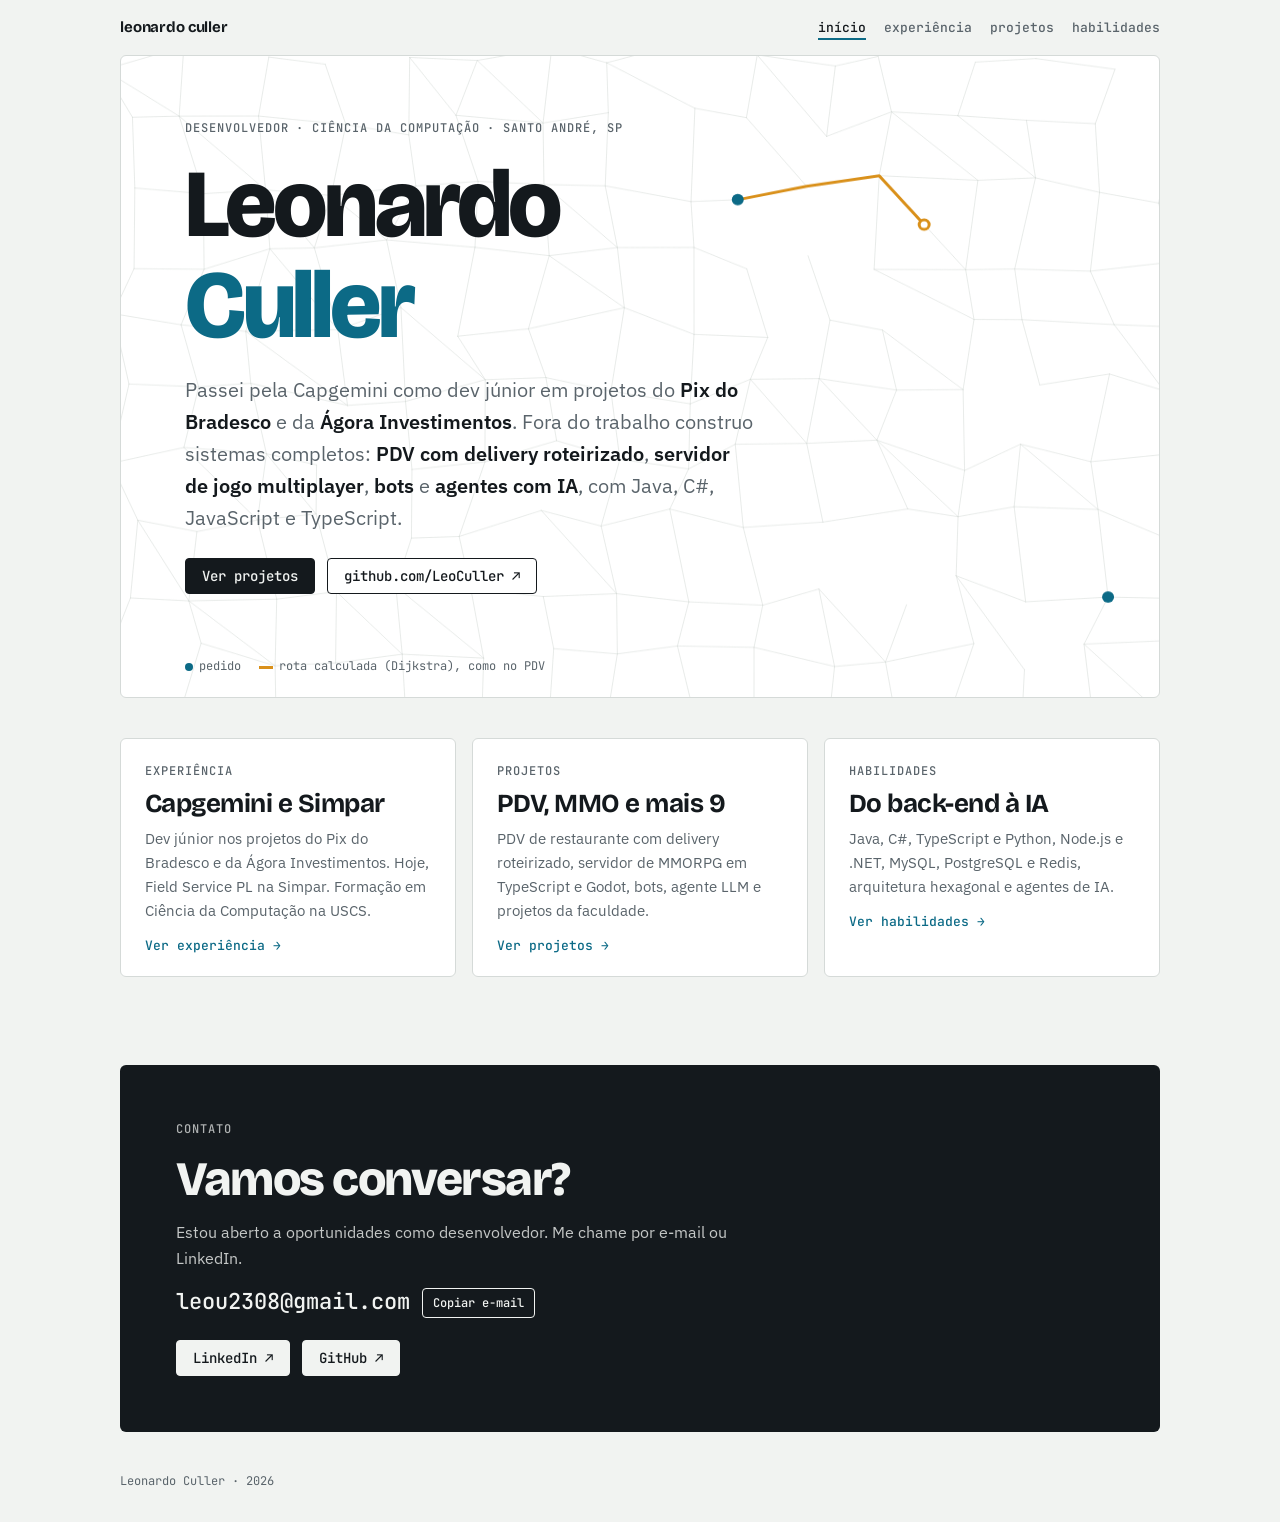
==== index.html @ 5bc673e3 "Aponta o botão Ver projetos para a página de projetos Co-Authored-By: Claude Opus 5.5 <noreply@anthr" ====
<!doctype html>
<html lang="pt-BR">
<head>
<meta charset="utf-8">
<meta name="viewport" content="width=device-width, initial-scale=1, viewport-fit=cover">
<title>Leonardo Culler</title>
<meta name="description" content="Portfólio de Leonardo Culler, desenvolvedor.">
<link rel="preconnect" href="https://fonts.googleapis.com">
<link rel="preconnect" href="https://fonts.gstatic.com" crossorigin>
<link rel="stylesheet" href="https://fonts.googleapis.com/css2?family=Bricolage+Grotesque:opsz,wght@12..96,500;12..96,700;12..96,800&family=IBM+Plex+Sans:wght@400;500;600&family=JetBrains+Mono:wght@400;500&display=swap">
<link rel="stylesheet" href="style.css">
</head>
<body>
<div class="wrap">
  <header class="top">
    <a class="mark" href="index.html">leonardo culler</a>
    <nav aria-label="Páginas">
      <a href="index.html" aria-current="page">início</a>
      <a href="experiencia.html">experiência</a>
      <a href="projetos.html">projetos</a>
      <a href="habilidades.html">habilidades</a>
    </nav>
  </header>

  <div class="hero">
    <canvas id="map" aria-hidden="true"></canvas>
    <div class="hero-text">
      <span class="label">Desenvolvedor · Ciência da Computação · Santo André, SP</span>
      <h1>Leonardo<br><span>Culler</span></h1>
      <p>Passei pela Capgemini como dev júnior em projetos do <strong>Pix do Bradesco</strong> e da <strong>Ágora Investimentos</strong>. Fora do trabalho construo sistemas completos: <strong>PDV com delivery roteirizado</strong>, <strong>servidor de jogo multiplayer</strong>, <strong>bots</strong> e <strong>agentes com IA</strong>, com Java, C#, JavaScript e TypeScript.</p>
      <div class="cta">
        <a class="btn primary" href="projetos.html">Ver projetos</a>
        <a class="btn" href="https://github.com/LeoCuller" target="_blank" rel="noopener">github.com/LeoCuller ↗</a>
      </div>
    </div>
    <div class="legend"><span><i class="n"></i>pedido</span><span><i></i>rota calculada (Dijkstra), como no PDV</span></div>
  </div>

  <section class="home-tiles" aria-label="Seções do portfólio">
    <div class="tiles">
      <a class="tile" href="experiencia.html">
        <span class="label">Experiência</span>
        <h2>Capgemini e Simpar</h2>
        <p>Dev júnior nos projetos do Pix do Bradesco e da Ágora Investimentos. Hoje, Field Service PL na Simpar. Formação em Ciência da Computação na USCS.</p>
        <span class="go">Ver experiência →</span>
      </a>
      <a class="tile" href="projetos.html">
        <span class="label">Projetos</span>
        <h2>PDV, MMO e mais 9</h2>
        <p>PDV de restaurante com delivery roteirizado, servidor de MMORPG em TypeScript e Godot, bots, agente LLM e projetos da faculdade.</p>
        <span class="go">Ver projetos →</span>
      </a>
      <a class="tile" href="habilidades.html">
        <span class="label">Habilidades</span>
        <h2>Do back-end à IA</h2>
        <p>Java, C#, TypeScript e Python, Node.js e .NET, MySQL, PostgreSQL e Redis, arquitetura hexagonal e agentes de IA.</p>
        <span class="go">Ver habilidades →</span>
      </a>
    </div>
  </section>

  <div class="contact" id="contato">
    <span class="label" style="color: inherit; opacity: .7;">Contato</span>
    <h2>Vamos conversar?</h2>
    <p>Estou aberto a oportunidades como desenvolvedor. Me chame por e-mail ou LinkedIn.</p>
    <div class="email"><span id="email">leou2308@gmail.com</span><button type="button" id="copy">Copiar e-mail</button></div>
    <div class="cta">
      <a class="btn" href="https://www.linkedin.com/in/leonardo-moraes-culler-07a629" target="_blank" rel="noopener">LinkedIn ↗</a>
      <a class="btn" href="https://github.com/LeoCuller" target="_blank" rel="noopener">GitHub ↗</a>
    </div>
  </div>
  <footer>Leonardo Culler · 2026</footer>
</div>
<script src="main.js"></script>
</body>
</html>
---- style.css ----
:root { padding-top: env(safe-area-inset-top, 0px); padding-bottom: env(safe-area-inset-bottom, 0px); }
body { margin: 0; }
img { max-width: 100%; }
[hidden] { display: none !important; }
html { scroll-behavior: smooth; }

/* Layout: uma coluna editorial; o hero é um mapa de rotas (o grafo do PDV) com o nome por cima;
   projetos em destaque como "fichas técnicas" largas, o resto em grade compacta. */
:root {
  --bg: #F1F3F1;
  --surface: #FFFFFF;
  --ink: #14191D;
  --muted: #5A646B;
  --line: #D5DAD8;
  --accent: #0C6A86;
  --route: #D9901A;
  --chip: #E3E9E8;
  --display: "Bricolage Grotesque", "Segoe UI", system-ui, sans-serif;
  --body: "IBM Plex Sans", "Segoe UI", system-ui, sans-serif;
  --mono: "JetBrains Mono", ui-monospace, "Cascadia Mono", Consolas, monospace;
}
@media (prefers-color-scheme: dark) {
  :root:not([data-theme="light"]) {
    --bg: #0E1316; --surface: #151C20; --ink: #E5EAEC; --muted: #93A0A7;
    --line: #26323A; --accent: #5BB8D4; --route: #E8A93E; --chip: #1C262C;
    color-scheme: dark;
  }
}
:root[data-theme="dark"] {
  --bg: #0E1316; --surface: #151C20; --ink: #E5EAEC; --muted: #93A0A7;
  --line: #26323A; --accent: #5BB8D4; --route: #E8A93E; --chip: #1C262C;
  color-scheme: dark;
}

* { box-sizing: border-box; }
body {
  background: var(--bg); color: var(--ink);
  font: 400 16px/1.6 var(--body);
  padding-left: max(16px, env(safe-area-inset-left, 0px));
  padding-right: max(16px, env(safe-area-inset-right, 0px));
}
a { color: var(--accent); text-underline-offset: 3px; }
a:focus-visible, button:focus-visible { outline: 2px solid var(--accent); outline-offset: 3px; border-radius: 4px; }
.wrap { max-width: 1040px; margin: 0 auto; }
h1, h2, h3 { font-family: var(--display); text-wrap: balance; margin: 0; line-height: 1.05; }
.label { font: 500 12px/1.4 var(--mono); letter-spacing: .08em; text-transform: uppercase; color: var(--muted); }

/* topo */
.top { display: flex; justify-content: space-between; align-items: center; gap: 16px; padding-block: 20px; flex-wrap: wrap; }
.top nav { display: flex; gap: 18px; flex-wrap: wrap; font: 500 13px/1 var(--mono); }
.top nav a { color: var(--muted); text-decoration: none; }
.top nav a:hover { color: var(--ink); }
.mark { font: 700 15px/1 var(--display); letter-spacing: -.01em; }

/* hero */
.hero { position: relative; border: 1px solid var(--line); border-radius: 6px; background: var(--surface); overflow: hidden; }
.hero canvas { position: absolute; inset: 0; width: 100%; height: 100%; display: block; }
.hero-text { position: relative; padding: clamp(28px, 6vw, 64px); display: grid; gap: 18px; max-width: 700px; }
.hero h1 { font-size: clamp(44px, 9vw, 96px); font-weight: 800; letter-spacing: -.035em; }
.hero h1 span { color: var(--accent); }
.hero p { margin: 0; font-size: clamp(17px, 2.1vw, 20px); color: var(--muted); max-width: 52ch; }
.hero p strong { color: var(--ink); font-weight: 600; }
.cta { display: flex; gap: 12px; flex-wrap: wrap; margin-top: 6px; }
.btn { display: inline-flex; align-items: center; gap: 8px; padding: 10px 16px; border-radius: 4px; font: 500 14px/1 var(--mono); text-decoration: none; border: 1px solid var(--ink); color: var(--ink); background: var(--surface); }
.btn.primary { background: var(--ink); color: var(--bg); }
.btn:hover { border-color: var(--accent); }
.legend { position: relative; display: flex; gap: 18px; flex-wrap: wrap; padding: 0 clamp(28px, 6vw, 64px) 22px; font: 400 12px/1.4 var(--mono); color: var(--muted); }
.legend i { display: inline-block; width: 14px; height: 3px; vertical-align: middle; margin-right: 6px; background: var(--route); }
.legend i.n { width: 8px; height: 8px; border-radius: 50%; background: var(--accent); }

section { padding-block: clamp(48px, 8vw, 88px) 0; }
.sec-head { display: grid; gap: 8px; margin-bottom: 28px; }
.sec-head h2 { font-size: clamp(30px, 5vw, 44px); font-weight: 700; letter-spacing: -.02em; }
.sec-head p { margin: 0; color: var(--muted); max-width: 62ch; }

/* projetos em destaque */
.feature { display: grid; grid-template-columns: minmax(0, 1.25fr) minmax(0, 1fr); gap: 0; border: 1px solid var(--line); border-radius: 6px; background: var(--surface); overflow: hidden; }
.feature + .feature { margin-top: 20px; }
.feature .main { padding: clamp(22px, 4vw, 36px); display: grid; gap: 14px; align-content: start; min-width: 0; }
.feature .side { padding: clamp(22px, 4vw, 36px); border-left: 1px solid var(--line); display: grid; gap: 18px; align-content: start; min-width: 0; }
.feature h3 { font-size: clamp(26px, 3.6vw, 34px); font-weight: 700; letter-spacing: -.02em; }
.feature p { margin: 0; }
.meta { display: flex; gap: 10px; flex-wrap: wrap; align-items: center; }
.tag { font: 500 11px/1 var(--mono); letter-spacing: .06em; text-transform: uppercase; padding: 5px 8px; border-radius: 3px; background: var(--chip); color: var(--muted); }
.tag.live { background: var(--accent); color: var(--surface); }
.spec { list-style: none; margin: 0; padding: 0; display: grid; gap: 10px; }
.spec li { display: grid; grid-template-columns: 112px minmax(0, 1fr); gap: 12px; font-size: 14px; border-top: 1px dashed var(--line); padding-top: 10px; }
.spec li:first-child { border-top: 0; padding-top: 0; }
.spec b { font: 500 12px/1.6 var(--mono); color: var(--muted); font-weight: 500; }
.stack { display: flex; flex-wrap: wrap; gap: 6px; }
.stack span { font: 400 12px/1 var(--mono); padding: 6px 8px; border: 1px solid var(--line); border-radius: 3px; }
.links { display: flex; gap: 16px; flex-wrap: wrap; font: 500 13px/1.4 var(--mono); }

/* outros projetos */
.grid { display: grid; grid-template-columns: repeat(3, minmax(0, 1fr)); gap: 1px; background: var(--line); border: 1px solid var(--line); border-radius: 6px; overflow: hidden; }
.card { background: var(--surface); padding: 22px; display: grid; gap: 10px; grid-template-rows: auto auto 1fr auto; min-width: 0; }
.card h3 { font-size: 20px; font-weight: 700; letter-spacing: -.01em; }
.card p { margin: 0; font-size: 14.5px; color: var(--muted); }
.card .foot { display: flex; justify-content: space-between; align-items: center; gap: 10px; font: 400 12px/1.4 var(--mono); color: var(--muted); padding-top: 8px; }
.card .foot a { font-weight: 500; }

/* habilidades */
.skills { display: grid; grid-template-columns: repeat(2, minmax(0, 1fr)); gap: 0 40px; }
.skill { display: grid; grid-template-columns: 150px minmax(0, 1fr); gap: 16px; padding-block: 16px; border-top: 1px solid var(--line); }
.skill h3 { font: 600 15px/1.4 var(--body); }
.skill .stack span { background: var(--surface); }

/* trajetória */
.timeline { list-style: none; margin: 0; padding: 0; display: grid; gap: 0; }
.timeline li { display: grid; grid-template-columns: 90px 18px minmax(0, 1fr); gap: 16px; }
.timeline .yr { font: 700 22px/1.2 var(--display); font-variant-numeric: tabular-nums; padding-top: 2px; }
.timeline .dot { position: relative; }
.timeline .dot::before { content: ""; position: absolute; left: 8px; top: 0; bottom: 0; width: 2px; background: var(--line); }
.timeline .dot::after { content: ""; position: absolute; left: 3px; top: 10px; width: 12px; height: 12px; border-radius: 50%; background: var(--surface); border: 2px solid var(--accent); }
.timeline li:last-child .dot::before { bottom: auto; height: 16px; }
.timeline .what { padding-bottom: 28px; }
.timeline .what h3 { font: 600 17px/1.4 var(--body); }
.timeline .what p { margin: 4px 0 0; color: var(--muted); font-size: 15px; max-width: 64ch; }
.timeline .what .when { display: block; font: 400 12.5px/1.5 var(--mono); color: var(--muted); }
.timeline .what .stack { margin-top: 12px; }
.contact .email { display: flex; gap: 12px; align-items: center; flex-wrap: wrap; font: 500 clamp(17px, 2.4vw, 22px)/1.3 var(--mono); }
.contact .email span { user-select: all; overflow-wrap: anywhere; }
.contact .email button { font: 500 12px/1 var(--mono); padding: 8px 10px; border-radius: 4px; border: 1px solid var(--bg); background: transparent; color: var(--bg); cursor: pointer; }

/* contato */
.contact { margin-block: clamp(48px, 8vw, 88px) 40px; border-radius: 6px; background: var(--ink); color: var(--bg); padding: clamp(28px, 6vw, 56px); display: grid; gap: 16px; }
.contact h2 { font-size: clamp(30px, 5vw, 48px); font-weight: 800; letter-spacing: -.03em; }
.contact p { margin: 0; max-width: 56ch; opacity: .8; }
.contact .btn { background: var(--bg); color: var(--ink); border-color: var(--bg); }
footer { padding-block: 0 32px; font: 400 12px/1.5 var(--mono); color: var(--muted); }

@media (max-width: 820px) {
  .feature { grid-template-columns: minmax(0, 1fr); }
  .feature .side { border-left: 0; border-top: 1px solid var(--line); }
  .grid { grid-template-columns: repeat(2, minmax(0, 1fr)); }
  .skills { grid-template-columns: minmax(0, 1fr); }
}
@media (max-width: 560px) {
  .grid { grid-template-columns: minmax(0, 1fr); }
  .skill, .spec li { grid-template-columns: minmax(0, 1fr); gap: 6px; }
  .timeline li { grid-template-columns: 56px 18px minmax(0, 1fr); gap: 10px; }
  .timeline .yr { font-size: 18px; }
  .top nav { gap: 14px; }
}

/* páginas separadas */
.top nav a[aria-current="page"] { color: var(--ink); text-decoration: underline; text-decoration-color: var(--accent); text-decoration-thickness: 2px; text-underline-offset: 6px; }
.mark { color: var(--ink); text-decoration: none; }
.page-head { display: grid; gap: 12px; padding-block: clamp(28px, 6vw, 64px) 0; border-bottom: 1px solid var(--line); padding-bottom: 28px; }
.page-head h1 { font-size: clamp(40px, 7vw, 72px); font-weight: 800; letter-spacing: -.035em; }
.page-head p { margin: 0; color: var(--muted); max-width: 60ch; font-size: 17px; }

.tiles { display: grid; grid-template-columns: repeat(3, minmax(0, 1fr)); gap: 16px; }
.tile { display: grid; gap: 10px; align-content: start; padding: 24px; border: 1px solid var(--line); border-radius: 6px; background: var(--surface); color: var(--ink); text-decoration: none; transition: border-color .15s, transform .15s; }
.tile:hover { border-color: var(--accent); transform: translateY(-2px); }
.tile h2 { font-size: 26px; font-weight: 700; letter-spacing: -.02em; }
.tile p { margin: 0; color: var(--muted); font-size: 15px; }
.tile .go { font: 500 13px/1 var(--mono); color: var(--accent); margin-top: 6px; }
.home-tiles { padding-top: 40px; }

.next { display: flex; justify-content: space-between; align-items: center; gap: 16px; flex-wrap: wrap; margin-top: clamp(48px, 8vw, 80px); padding-block: 24px; border-top: 1px solid var(--line); border-bottom: 1px solid var(--line); }
.next a { font: 700 clamp(22px, 3.4vw, 30px)/1.1 var(--display); letter-spacing: -.02em; color: var(--ink); text-decoration: none; }
.next a:hover { color: var(--accent); }
.foot-contact { display: flex; gap: 18px; flex-wrap: wrap; padding-block: 24px 8px; font: 500 13px/1.4 var(--mono); }
.foot-contact span { color: var(--muted); }

@media (prefers-reduced-motion: reduce) { .tile { transition: none; } .tile:hover { transform: none; } html { scroll-behavior: auto; } }
@media (max-width: 820px) { .tiles { grid-template-columns: minmax(0, 1fr); } }
section > .page-head { padding-top: 0; margin-bottom: 36px; }
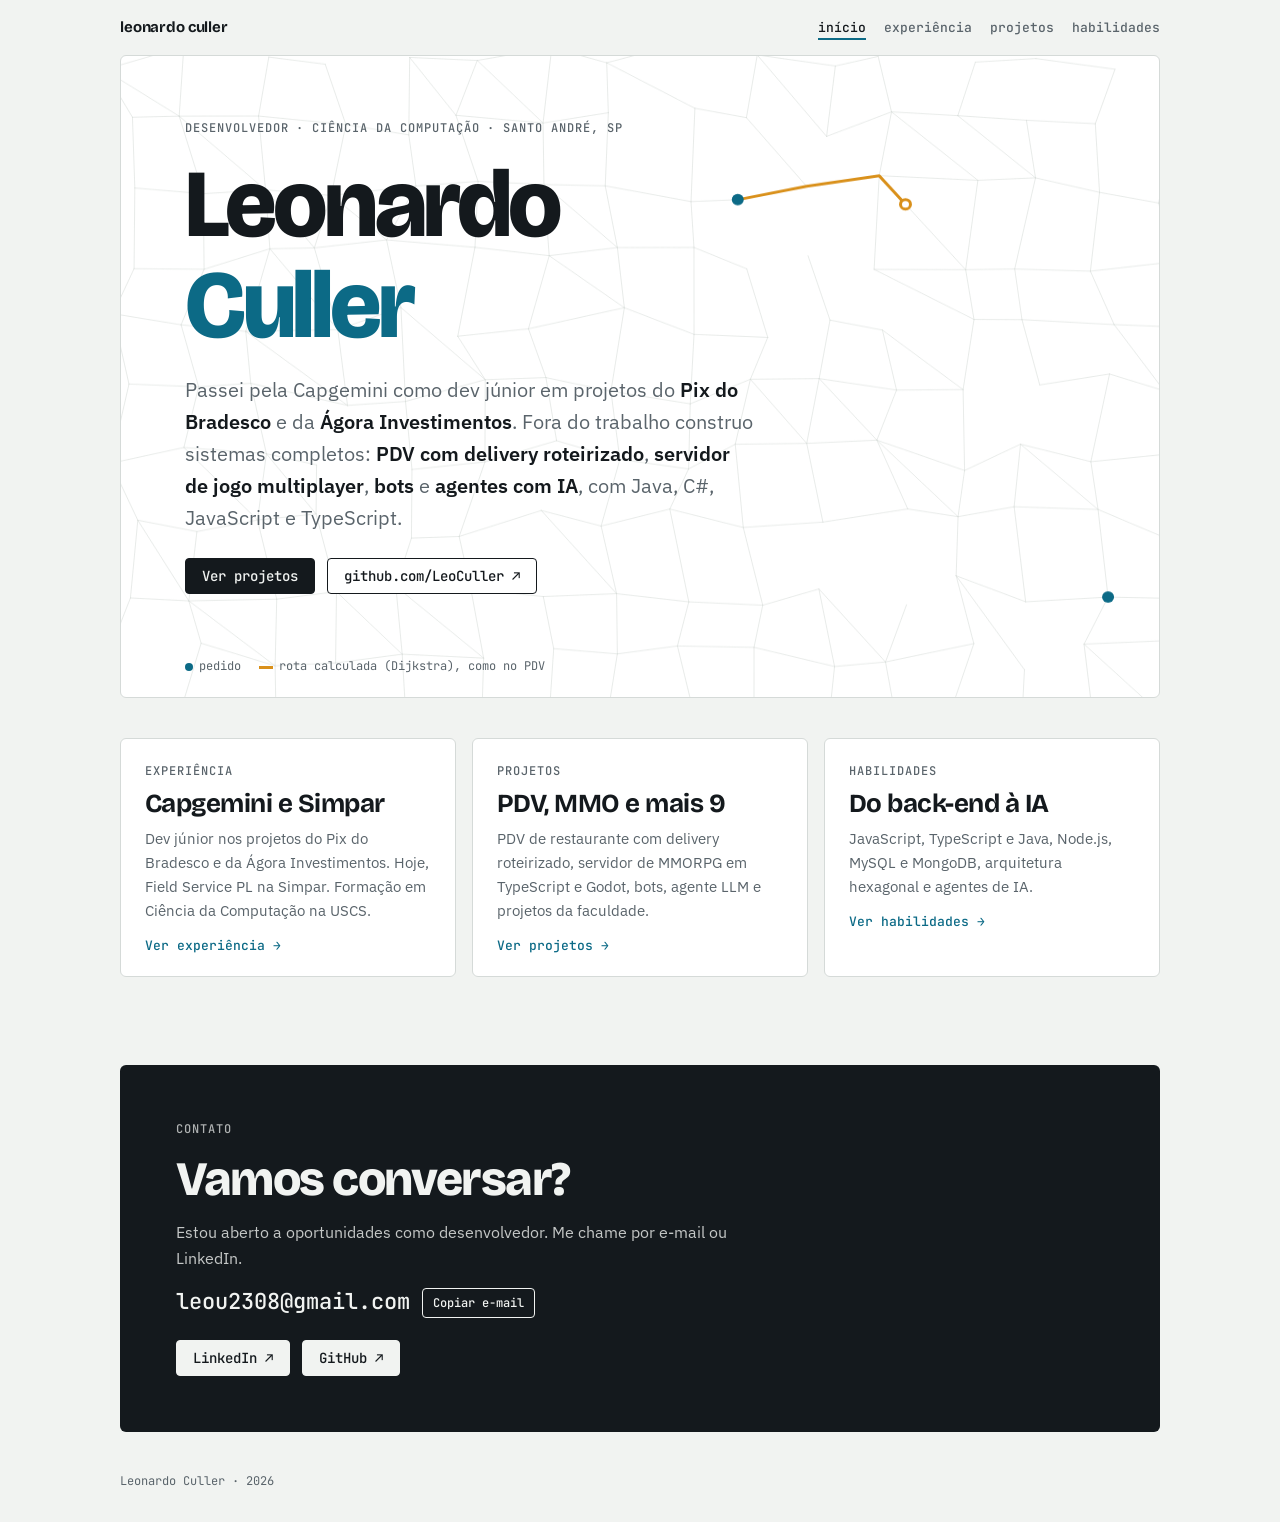
==== commit d3babb84: "Enxuga a página de habilidades Co-Authored-By: Claude Opus 5.5 <noreply@anthropic.com>" ====
--- a/index.html
+++ b/index.html
@@ -53,7 +53,7 @@
       <a class="tile" href="habilidades.html">
         <span class="label">Habilidades</span>
         <h2>Do back-end à IA</h2>
-        <p>Java, C#, TypeScript e Python, Node.js e .NET, MySQL, PostgreSQL e Redis, arquitetura hexagonal e agentes de IA.</p>
+        <p>JavaScript, TypeScript e Java, Node.js, MySQL e MongoDB, arquitetura hexagonal e agentes de IA.</p>
         <span class="go">Ver habilidades →</span>
       </a>
     </div>
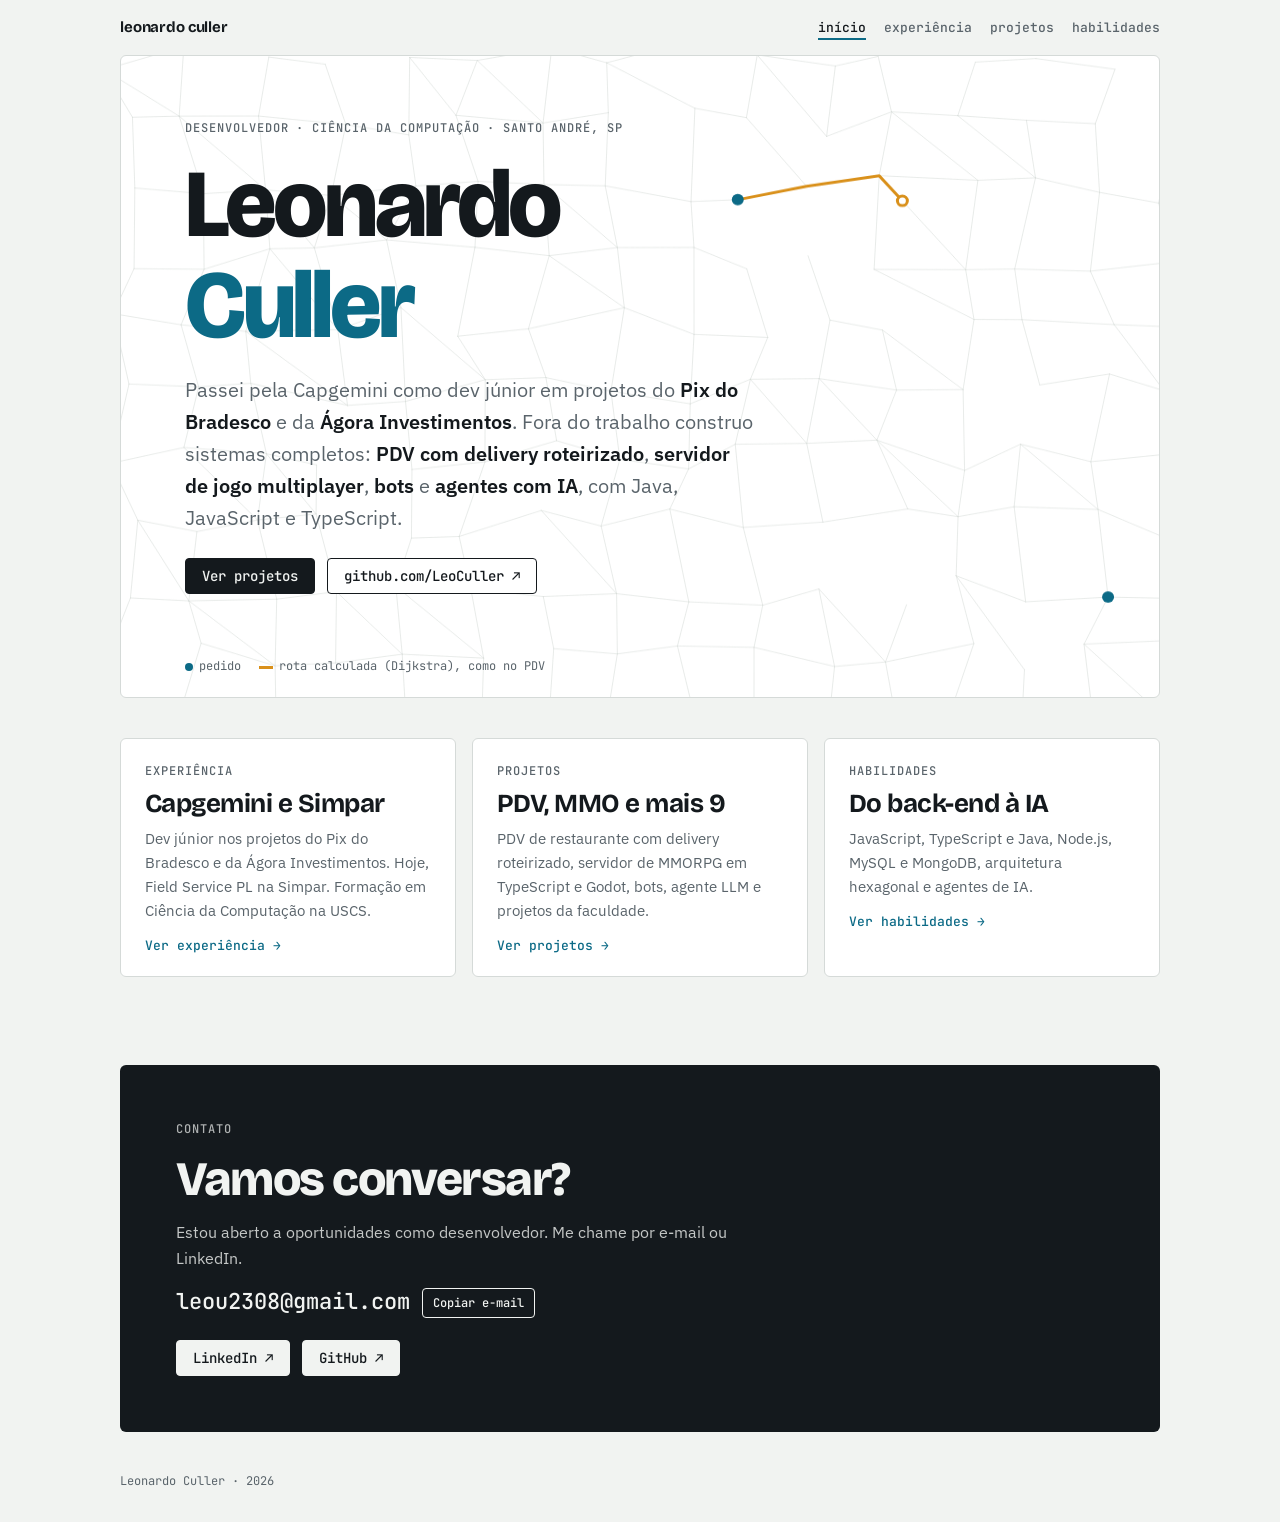
==== commit 3e3a2eb6: "Tira o C# do texto de abertura Co-Authored-By: Claude Opus 5.5 <noreply@anthropic.com>" ====
--- a/index.html
+++ b/index.html
@@ -27,7 +27,7 @@
     <div class="hero-text">
       <span class="label">Desenvolvedor · Ciência da Computação · Santo André, SP</span>
       <h1>Leonardo<br><span>Culler</span></h1>
-      <p>Passei pela Capgemini como dev júnior em projetos do <strong>Pix do Bradesco</strong> e da <strong>Ágora Investimentos</strong>. Fora do trabalho construo sistemas completos: <strong>PDV com delivery roteirizado</strong>, <strong>servidor de jogo multiplayer</strong>, <strong>bots</strong> e <strong>agentes com IA</strong>, com Java, C#, JavaScript e TypeScript.</p>
+      <p>Passei pela Capgemini como dev júnior em projetos do <strong>Pix do Bradesco</strong> e da <strong>Ágora Investimentos</strong>. Fora do trabalho construo sistemas completos: <strong>PDV com delivery roteirizado</strong>, <strong>servidor de jogo multiplayer</strong>, <strong>bots</strong> e <strong>agentes com IA</strong>, com Java, JavaScript e TypeScript.</p>
       <div class="cta">
         <a class="btn primary" href="projetos.html">Ver projetos</a>
         <a class="btn" href="https://github.com/LeoCuller" target="_blank" rel="noopener">github.com/LeoCuller ↗</a>
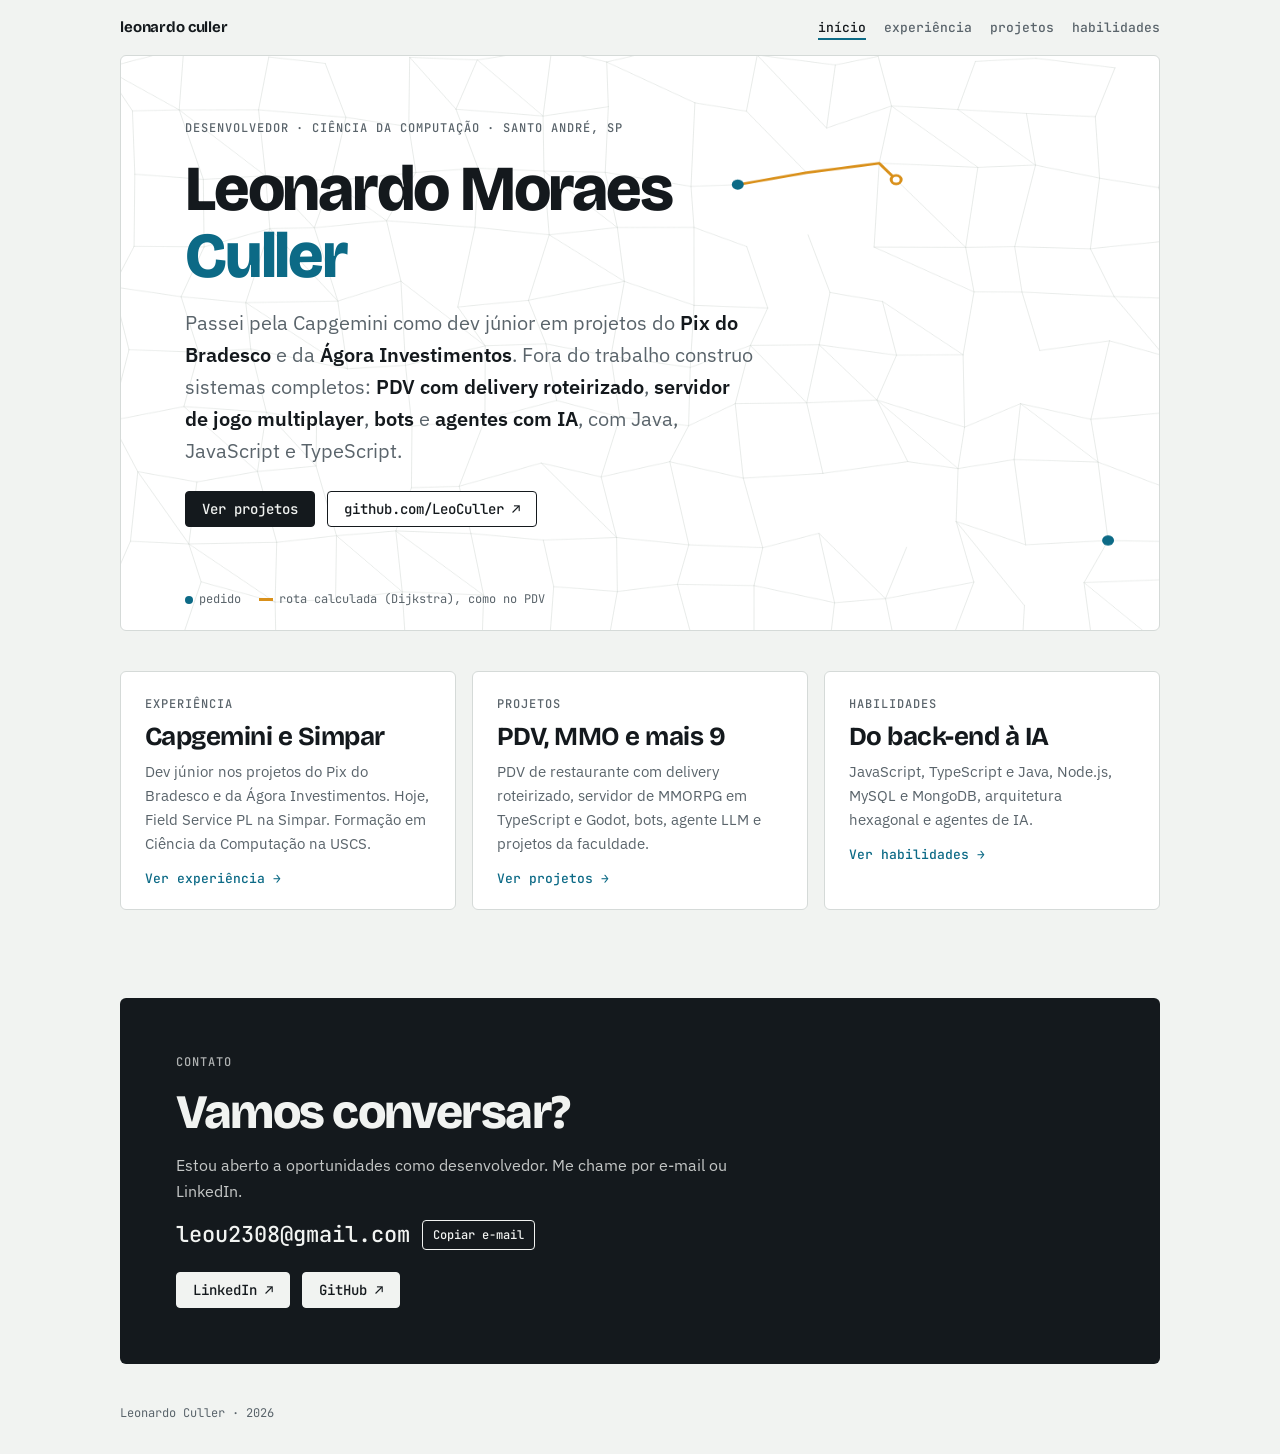
==== commit 238b1ba8: "Nome completo no topo, com letra menor Co-Authored-By: Claude Opus 5.5 <noreply@anthropic.com>" ====
--- a/index.html
+++ b/index.html
@@ -26,7 +26,7 @@
     <canvas id="map" aria-hidden="true"></canvas>
     <div class="hero-text">
       <span class="label">Desenvolvedor · Ciência da Computação · Santo André, SP</span>
-      <h1>Leonardo<br><span>Culler</span></h1>
+      <h1>Leonardo Moraes<br><span>Culler</span></h1>
       <p>Passei pela Capgemini como dev júnior em projetos do <strong>Pix do Bradesco</strong> e da <strong>Ágora Investimentos</strong>. Fora do trabalho construo sistemas completos: <strong>PDV com delivery roteirizado</strong>, <strong>servidor de jogo multiplayer</strong>, <strong>bots</strong> e <strong>agentes com IA</strong>, com Java, JavaScript e TypeScript.</p>
       <div class="cta">
         <a class="btn primary" href="projetos.html">Ver projetos</a>
--- a/style.css
+++ b/style.css
@@ -56,7 +56,7 @@
 .hero { position: relative; border: 1px solid var(--line); border-radius: 6px; background: var(--surface); overflow: hidden; }
 .hero canvas { position: absolute; inset: 0; width: 100%; height: 100%; display: block; }
 .hero-text { position: relative; padding: clamp(28px, 6vw, 64px); display: grid; gap: 18px; max-width: 700px; }
-.hero h1 { font-size: clamp(44px, 9vw, 96px); font-weight: 800; letter-spacing: -.035em; }
+.hero h1 { font-size: clamp(34px, 6vw, 64px); font-weight: 800; letter-spacing: -.035em; }
 .hero h1 span { color: var(--accent); }
 .hero p { margin: 0; font-size: clamp(17px, 2.1vw, 20px); color: var(--muted); max-width: 52ch; }
 .hero p strong { color: var(--ink); font-weight: 600; }
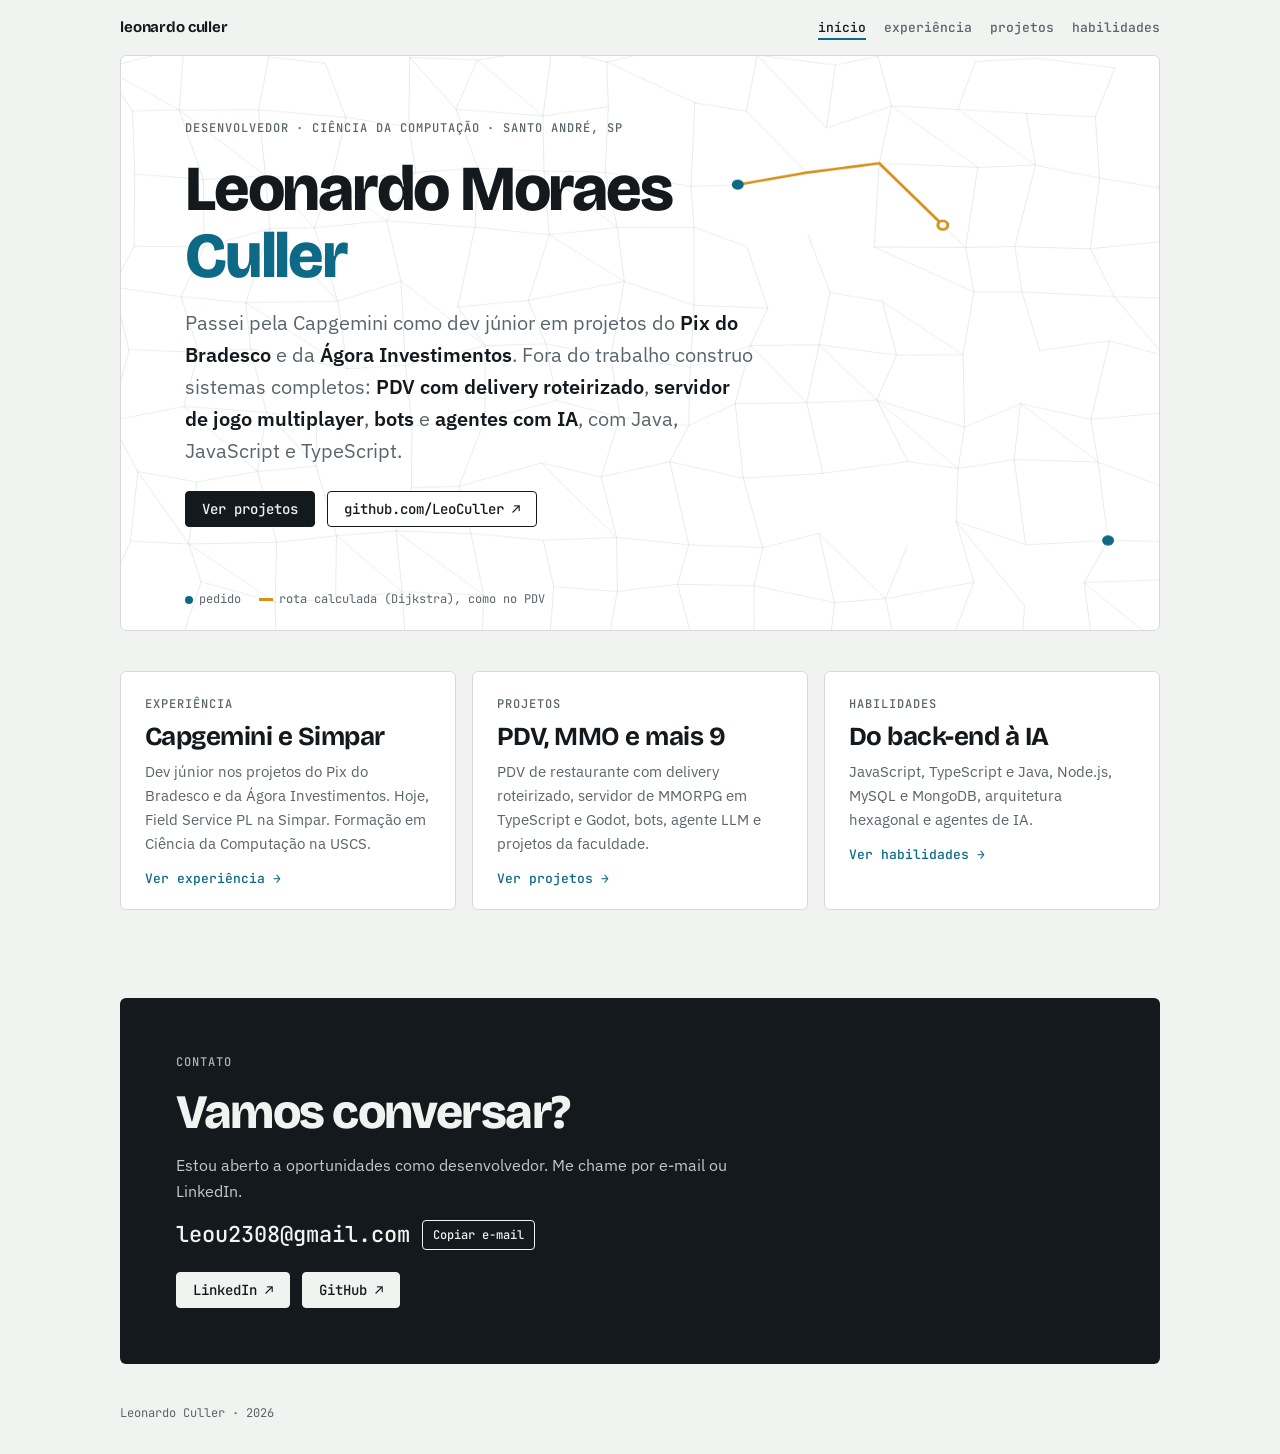
==== commit d5c926ef: "Versiona CSS e JS para evitar cache antigo Co-Authored-By: Claude Opus 5.5 <noreply@anthropic.com>" ====
--- a/index.html
+++ b/index.html
@@ -8,7 +8,7 @@
 <link rel="preconnect" href="https://fonts.googleapis.com">
 <link rel="preconnect" href="https://fonts.gstatic.com" crossorigin>
 <link rel="stylesheet" href="https://fonts.googleapis.com/css2?family=Bricolage+Grotesque:opsz,wght@12..96,500;12..96,700;12..96,800&family=IBM+Plex+Sans:wght@400;500;600&family=JetBrains+Mono:wght@400;500&display=swap">
-<link rel="stylesheet" href="style.css">
+<link rel="stylesheet" href="style.css?v=2">
 </head>
 <body>
 <div class="wrap">
@@ -71,6 +71,6 @@
   </div>
   <footer>Leonardo Culler · 2026</footer>
 </div>
-<script src="main.js"></script>
+<script src="main.js?v=2"></script>
 </body>
 </html>
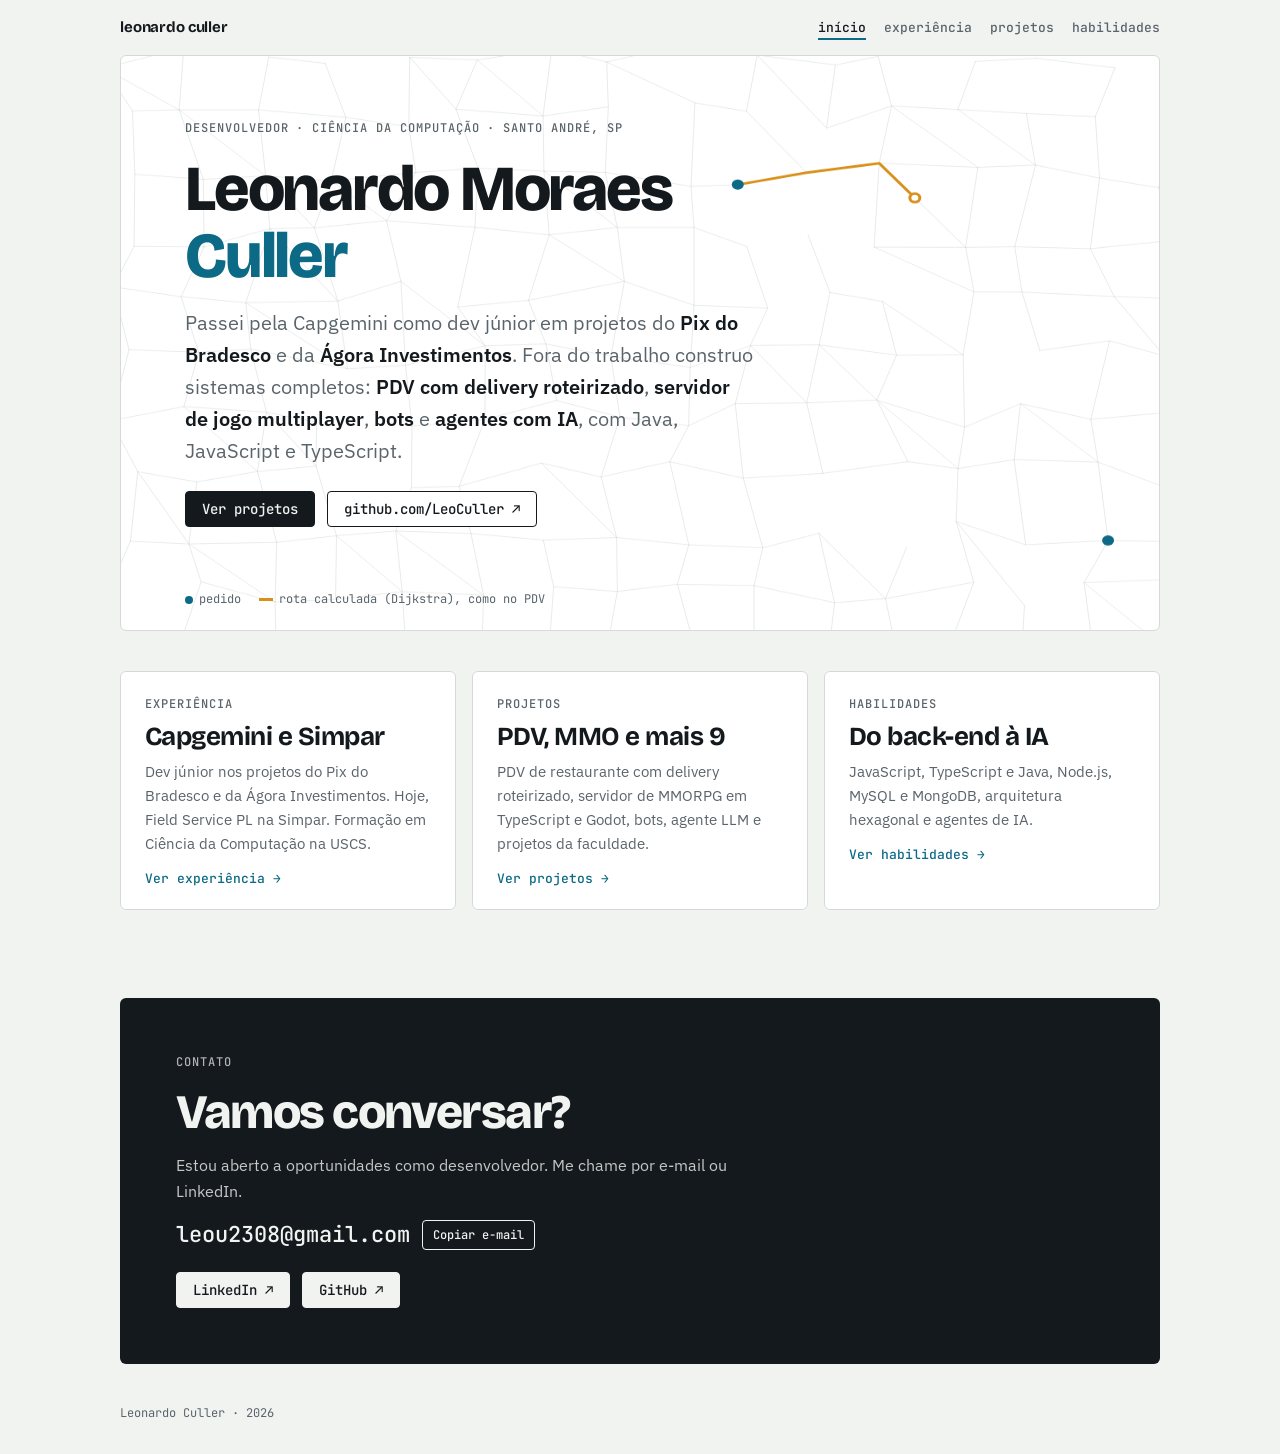
==== commit 8a638335: "Ícone e nome da aba do navegador Co-Authored-By: Claude Opus 5.5 <noreply@anthropic.com>" ====
--- a/index.html
+++ b/index.html
@@ -3,11 +3,12 @@
 <head>
 <meta charset="utf-8">
 <meta name="viewport" content="width=device-width, initial-scale=1, viewport-fit=cover">
-<title>Leonardo Culler</title>
+<title>Portfólio Leonardo Culler</title>
 <meta name="description" content="Portfólio de Leonardo Culler, desenvolvedor.">
 <link rel="preconnect" href="https://fonts.googleapis.com">
 <link rel="preconnect" href="https://fonts.gstatic.com" crossorigin>
 <link rel="stylesheet" href="https://fonts.googleapis.com/css2?family=Bricolage+Grotesque:opsz,wght@12..96,500;12..96,700;12..96,800&family=IBM+Plex+Sans:wght@400;500;600&family=JetBrains+Mono:wght@400;500&display=swap">
+<link rel="icon" href="favicon.svg?v=1" type="image/svg+xml">
 <link rel="stylesheet" href="style.css?v=2">
 </head>
 <body>
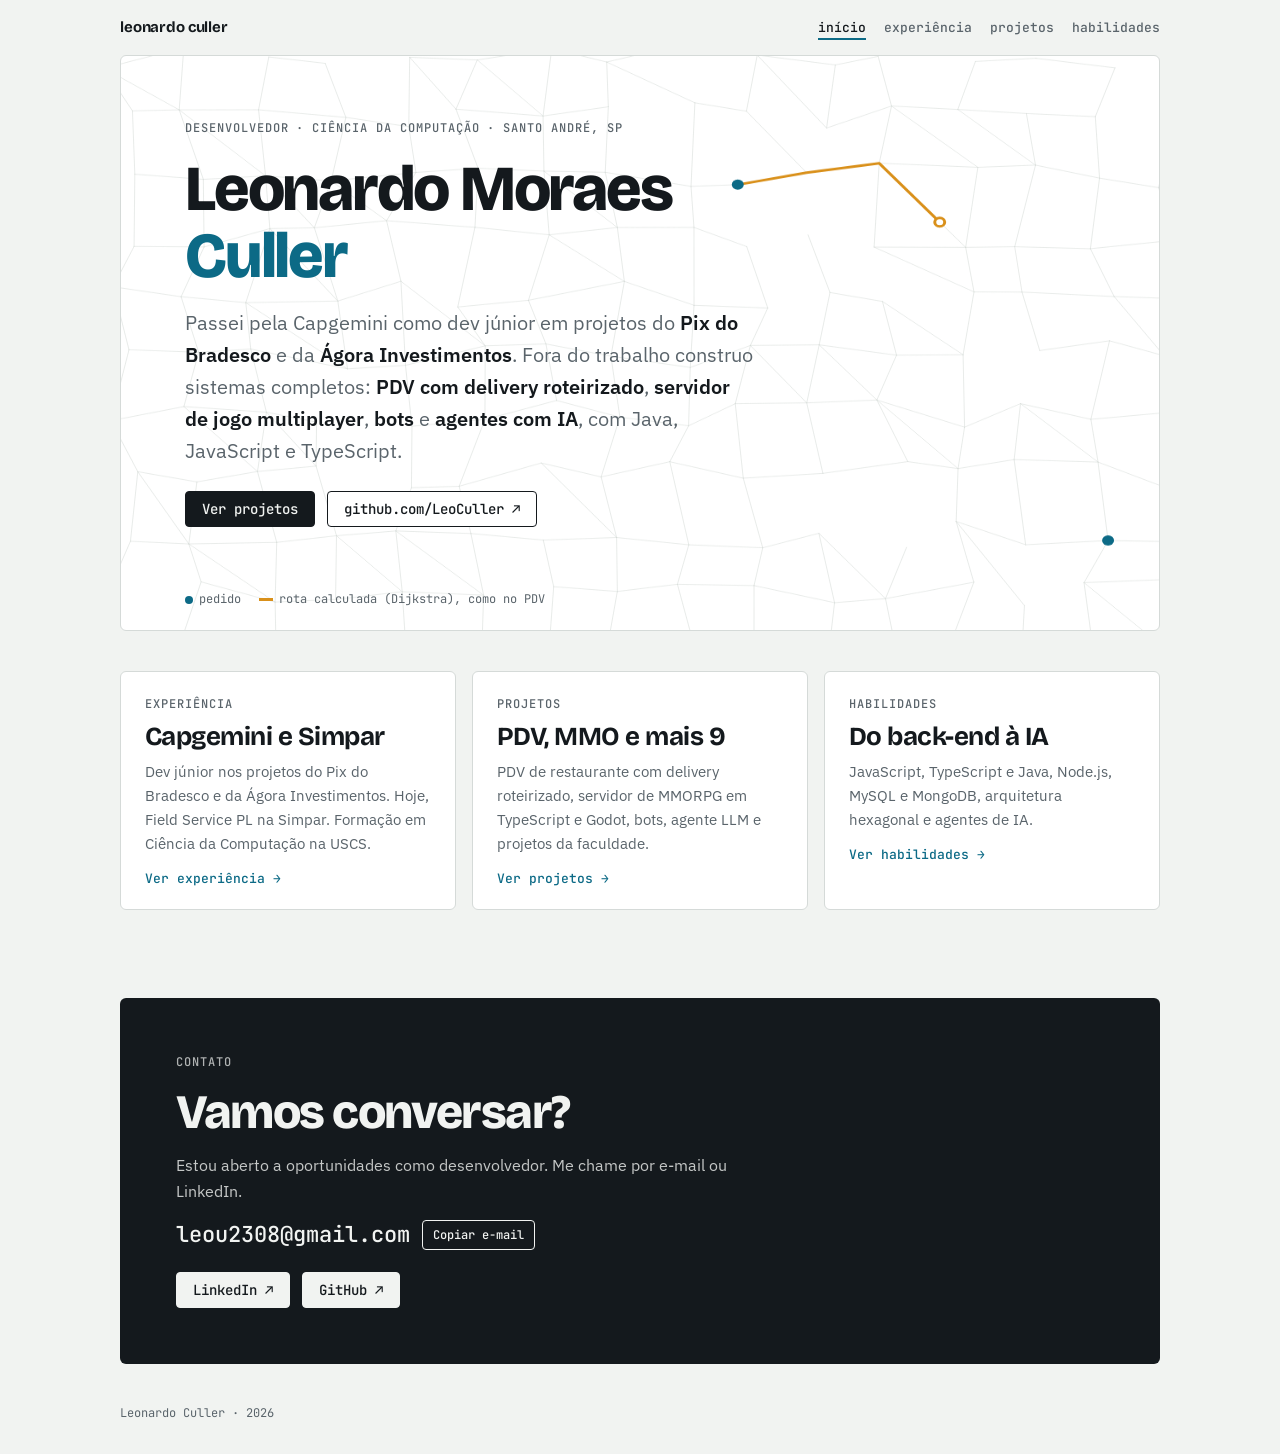
==== commit 68300c9a: "Nome da aba: Portifolio Leonardo Culler Co-Authored-By: Claude Opus 5.5 <noreply@anthropic.com>" ====
--- a/index.html
+++ b/index.html
@@ -3,7 +3,7 @@
 <head>
 <meta charset="utf-8">
 <meta name="viewport" content="width=device-width, initial-scale=1, viewport-fit=cover">
-<title>Portfólio Leonardo Culler</title>
+<title>Portifolio Leonardo Culler</title>
 <meta name="description" content="Portfólio de Leonardo Culler, desenvolvedor.">
 <link rel="preconnect" href="https://fonts.googleapis.com">
 <link rel="preconnect" href="https://fonts.gstatic.com" crossorigin>
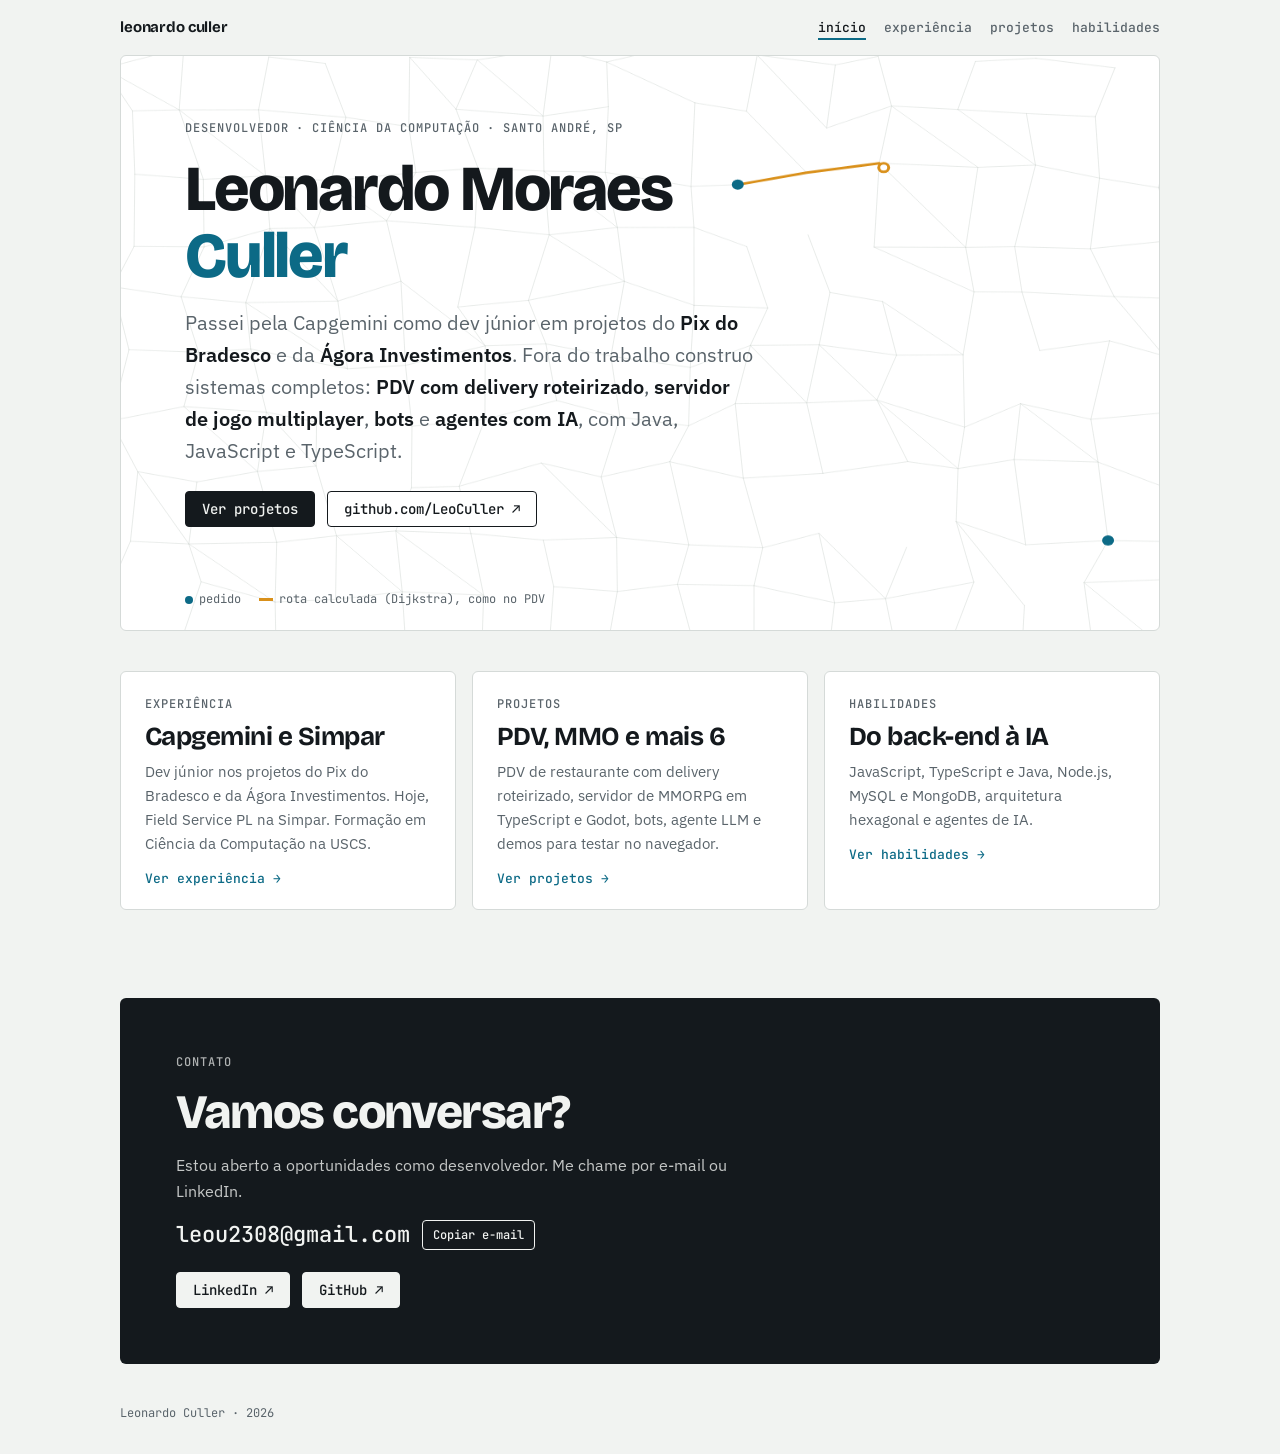
==== commit fcdd2c59: "Enxuga os projetos, adiciona demos ao vivo e prévia de link Co-Authored-By: Claude Opus 5.5 <noreply" ====
--- a/index.html
+++ b/index.html
@@ -4,12 +4,22 @@
 <meta charset="utf-8">
 <meta name="viewport" content="width=device-width, initial-scale=1, viewport-fit=cover">
 <title>Portifolio Leonardo Culler</title>
-<meta name="description" content="Portfólio de Leonardo Culler, desenvolvedor.">
+<meta name="description" content="Desenvolvedor e estudante de Ciência da Computação. Experiência em projetos do Pix do Bradesco e da Ágora Investimentos, além de sistemas próprios com Node.js, TypeScript e IA.">
+<meta property="og:type" content="website">
+<meta property="og:locale" content="pt_BR">
+<meta property="og:site_name" content="Portifolio Leonardo Culler">
+<meta property="og:title" content="Leonardo Moraes Culler | Portifolio">
+<meta property="og:description" content="Desenvolvedor e estudante de Ciência da Computação. Experiência em projetos do Pix do Bradesco e da Ágora Investimentos, além de sistemas próprios com Node.js, TypeScript e IA.">
+<meta property="og:url" content="https://leoculler.github.io/">
+<meta property="og:image" content="https://leoculler.github.io/og.png">
+<meta property="og:image:width" content="1200">
+<meta property="og:image:height" content="630">
+<meta name="twitter:card" content="summary_large_image">
 <link rel="preconnect" href="https://fonts.googleapis.com">
 <link rel="preconnect" href="https://fonts.gstatic.com" crossorigin>
 <link rel="stylesheet" href="https://fonts.googleapis.com/css2?family=Bricolage+Grotesque:opsz,wght@12..96,500;12..96,700;12..96,800&family=IBM+Plex+Sans:wght@400;500;600&family=JetBrains+Mono:wght@400;500&display=swap">
 <link rel="icon" href="favicon.svg?v=1" type="image/svg+xml">
-<link rel="stylesheet" href="style.css?v=2">
+<link rel="stylesheet" href="style.css?v=3">
 </head>
 <body>
 <div class="wrap">
@@ -47,8 +57,8 @@
       </a>
       <a class="tile" href="projetos.html">
         <span class="label">Projetos</span>
-        <h2>PDV, MMO e mais 9</h2>
-        <p>PDV de restaurante com delivery roteirizado, servidor de MMORPG em TypeScript e Godot, bots, agente LLM e projetos da faculdade.</p>
+        <h2>PDV, MMO e mais 6</h2>
+        <p>PDV de restaurante com delivery roteirizado, servidor de MMORPG em TypeScript e Godot, bots, agente LLM e demos para testar no navegador.</p>
         <span class="go">Ver projetos →</span>
       </a>
       <a class="tile" href="habilidades.html">
--- a/style.css
+++ b/style.css
@@ -167,3 +167,4 @@
 @media (prefers-reduced-motion: reduce) { .tile { transition: none; } .tile:hover { transform: none; } html { scroll-behavior: auto; } }
 @media (max-width: 820px) { .tiles { grid-template-columns: minmax(0, 1fr); } }
 section > .page-head { padding-top: 0; margin-bottom: 36px; }
+.more-repos { margin: 16px 0 0; font: 500 13px/1.4 var(--mono); }
